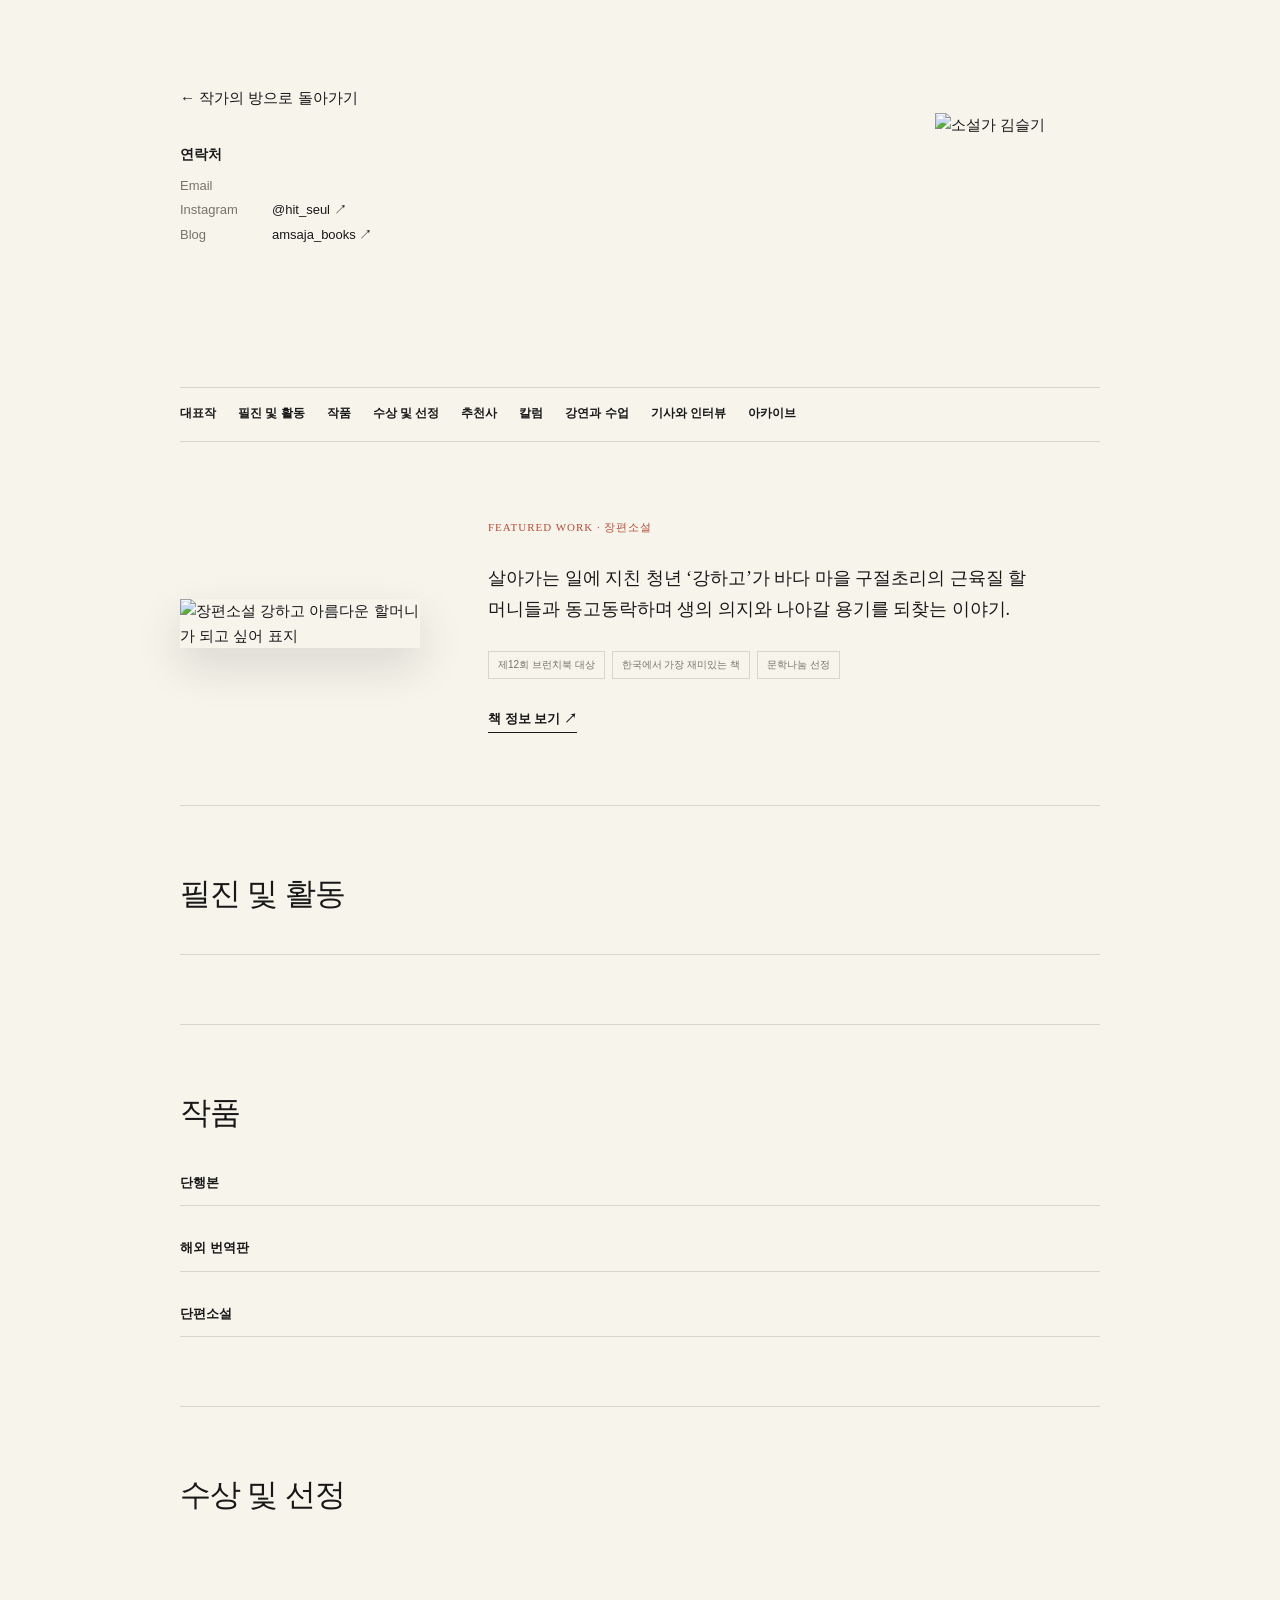
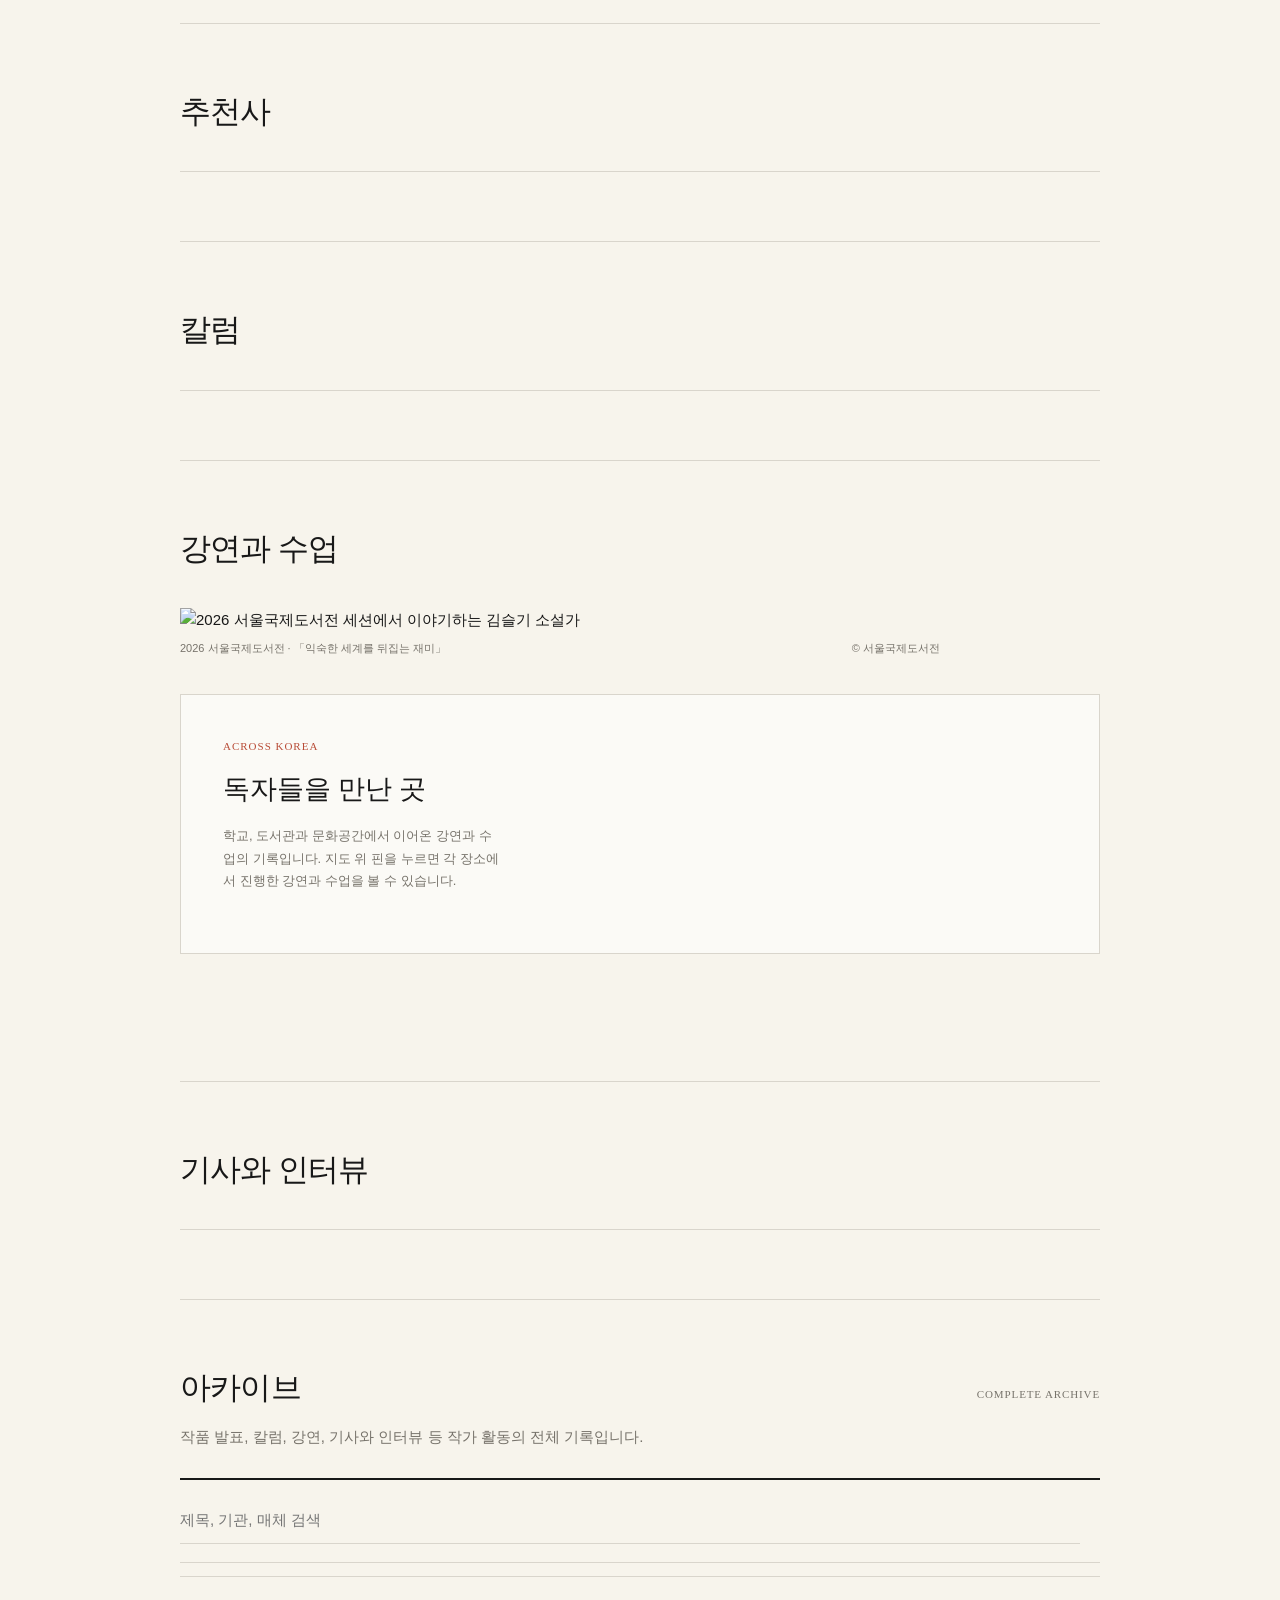
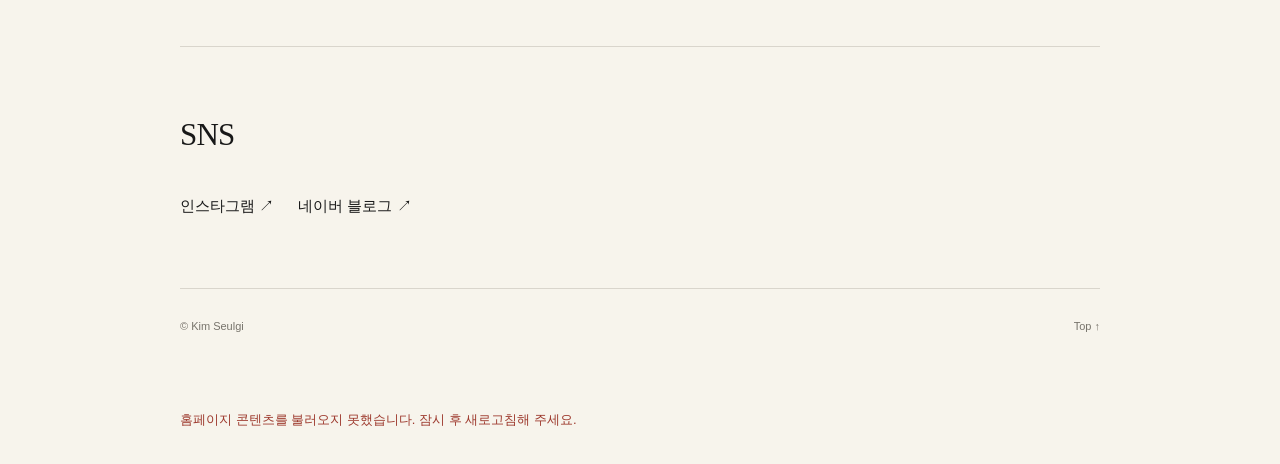
==== archive.html @ 2fae243a "Create complete searchable writer archive" ====
<!doctype html>
<html lang="ko">
<head>
  <meta charset="utf-8">
  <meta name="viewport" content="width=device-width,initial-scale=1">
  <meta name="description" content="소설가 김슬기 공식 홈페이지. 작품, 수상·선정, 번역, 칼럼, 강연, 기사와 인터뷰 아카이브.">
  <title>기록 보관소 | 김슬기</title>
  <link rel="stylesheet" href="assets/style.css?v=2026091516">
  <link rel="icon" href="assets/favicon.svg" type="image/svg+xml">
</head>
<body>
  <main class="site archive-site">
    <a class="archive-home-link" href="index.html">← 작가의 방으로 돌아가기</a>
    <header class="profile archive-profile" id="top">
      <div class="profile-copy">
        <h1 id="name"></h1>
        <p class="role" id="roles"></p>
        <p class="summary" id="summary"></p>
        <p class="focus" id="focus"></p>
        <p class="location" id="location"></p>

        <div class="contact-top">
          <h2>연락처</h2>
          <p><span>Email</span><span id="email"></span></p>
          <p><span>Instagram</span><a id="instagram" target="_blank" rel="noopener">@hit_seul ↗</a></p>
          <p><span>Blog</span><a id="blog" target="_blank" rel="noopener">amsaja_books ↗</a></p>
        </div>
      </div>
      <figure class="profile-photo"><img src="assets/images/profile.jpg" alt="소설가 김슬기"></figure>
    </header>

    <nav class="section-nav" aria-label="페이지 목차">
      <a href="#featured">대표작</a>
      <a href="#selected">필진 및 활동</a>
      <a href="#work">작품</a>
      <a href="#awards">수상 및 선정</a>
            <a href="#blurbs">추천사</a>
      <a href="#column">칼럼</a>
      <a href="#talks">강연과 수업</a>
      <a href="#press">기사와 인터뷰</a>
      <a href="#archive">아카이브</a>
    </nav>

    <section id="featured" class="featured-work">
      <figure class="featured-cover">
        <img src="assets/images/book-grandmother.jpg" alt="장편소설 강하고 아름다운 할머니가 되고 싶어 표지">
      </figure>
      <div class="featured-copy">
        <span class="eyebrow">Featured Work · 장편소설</span>
        <h2 id="featured-title"></h2>
        <p id="featured-meta" class="featured-meta"></p>
        <p class="featured-note">살아가는 일에 지친 청년 ‘강하고’가 바다 마을 구절초리의 근육질 할머니들과 동고동락하며 생의 의지와 나아갈 용기를 되찾는 이야기.</p>
        <div class="featured-badges">
          <span>제12회 브런치북 대상</span>
          <span>한국에서 가장 재미있는 책</span>
          <span>문학나눔 선정</span>
        </div>
        <a id="featured-link" class="featured-link" target="_blank" rel="noopener">책 정보 보기 ↗</a>
      </div>
    </section>

    <section id="selected">
      <h2>필진 및 활동</h2>
      <div id="selected-list" class="rows"></div>
    </section>

    <section id="work">
      <h2>작품</h2>
      <h3>단행본</h3>
      <div id="books" class="rows"></div>
      <h3>해외 번역판</h3>
      <div id="translations-list" class="rows"></div>
      <h3>단편소설</h3>
      <div id="short-fiction" class="rows"></div>
    </section>

    <section id="awards">
      <h2>수상 및 선정</h2>
      <div id="awards-list" class="rows"></div>
    </section>
<section id="blurbs">
      <h2>추천사</h2>
      <div id="blurbs-list" class="rows"></div>
    </section>

    <section id="column">
      <h2>칼럼</h2>
      <div id="columns-list" class="rows"></div>
    </section>

    <section id="talks">
      <h2>강연과 수업</h2>
      <figure class="talk-photo">
        <img src="assets/images/seoul-bookfair-2026.jpg" alt="2026 서울국제도서전 세션에서 이야기하는 김슬기 소설가">
        <figcaption>2026 서울국제도서전 · 「익숙한 세계를 뒤집는 재미」 <span>© 서울국제도서전</span></figcaption>
      </figure>
      <div class="talk-map-block">
        <div class="talk-map-copy">
          <span class="eyebrow">Across Korea</span>
          <h3>독자들을 만난 곳</h3>
          <p>학교, 도서관과 문화공간에서 이어온 강연과 수업의 기록입니다. 지도 위 핀을 누르면 각 장소에서 진행한 강연과 수업을 볼 수 있습니다.</p>
          <div id="talk-map-legend" class="talk-map-legend"></div>
        </div>
        <div id="talk-map" class="talk-map" aria-label="지역별 강연 활동 지도"></div>
      </div>
      <div id="talks-list"></div>
    </section>

    <section id="press">
      <h2>기사와 인터뷰</h2>
      <div id="press-list" class="rows press-rows"></div>
    </section>

    <section id="archive" class="archive-section">
      <div class="section-heading">
        <h2>아카이브</h2>
        <span>Complete Archive</span>
      </div>
      <p class="archive-intro">작품 발표, 칼럼, 강연, 기사와 인터뷰 등 작가 활동의 전체 기록입니다.</p>
      <div class="archive-tools">
        <label class="archive-search">
          <span class="sr-only">아카이브 검색</span>
          <input id="archive-query" type="search" placeholder="제목, 기관, 매체 검색" autocomplete="off">
        </label>
        <div id="archive-filters" class="archive-filters" aria-label="분야 선택"></div>
      </div>
      <p id="archive-status" class="archive-status" aria-live="polite"></p>
      <div id="archive-list" class="archive-list"></div>
    </section>

    <section id="social">
      <h2>SNS</h2>
      <p class="social-links"><a id="social-instagram" target="_blank" rel="noopener">인스타그램 ↗</a><a id="social-blog" target="_blank" rel="noopener">네이버 블로그 ↗</a></p>
    </section>

    <footer>
      <span>© Kim Seulgi</span>
      <span id="updated"></span>
      <a href="#top">Top ↑</a>
    </footer>
  </main>
  <script src="assets/app.js?v=2026091516"></script>
</body>
</html>
---- assets/style.css ----
:root{
  --bg:#f7f4ec;
  --paper:#fbfaf6;
  --ink:#181818;
  --muted:#77736b;
  --line:#d9d5cc;
  --accent:#b84b36;
  --max:920px;
}
*{box-sizing:border-box}
html{scroll-behavior:smooth}
body{
  margin:0;
  background:var(--bg);
  color:var(--ink);
  font-family:-apple-system,BlinkMacSystemFont,"Pretendard","Noto Sans KR","Apple SD Gothic Neo",Arial,sans-serif;
  font-size:15px;
  line-height:1.65;
}
a{color:inherit;text-decoration:none}
a:hover{text-decoration:underline;text-underline-offset:3px}
.site{
  width:min(calc(100% - 48px),var(--max));
  margin:0 auto;
  padding:86px 0 40px;
}
.profile{
  display:grid;
  grid-template-columns:minmax(0,1fr) 165px;
  gap:70px;
  align-items:start;
  padding-bottom:68px;
}
.profile h1{
  margin:0 0 4px;
  font-family:Georgia,"Noto Serif KR",serif;
  font-size:48px;
  line-height:1.12;
  font-weight:500;
  letter-spacing:-.035em;
}
.role{margin:0 0 20px;font-size:16px}
.summary{
  max-width:650px;
  margin:0 0 11px;
  font-family:Georgia,"Noto Serif KR",serif;
  font-size:19px;
  line-height:1.65;
}
.focus,.location{max-width:650px;color:var(--muted);margin:0 0 10px}
.profile-photo{margin:2px 0 0}
.profile-photo img{display:block;width:100%;aspect-ratio:4/5;object-fit:cover}
.contact-top{margin-top:32px}
.contact-top h2{
  margin:0 0 9px;
  font-size:14px;
  font-weight:700;
}
.contact-top p{
  display:grid;
  grid-template-columns:92px 1fr;
  margin:3px 0;
  font-size:13px;
}
.contact-top p span:first-child{color:var(--muted)}
.section-nav{
  display:flex;
  flex-wrap:wrap;
  gap:8px 22px;
  padding:16px 0 17px;
  border-top:1px solid var(--line);
  border-bottom:1px solid var(--line);
  font-size:12px;
  font-weight:650;
}
section{
  padding:62px 0 69px;
  border-bottom:1px solid var(--line);
}
section>h2{
  margin:0 0 34px;
  font-family:Georgia,"Noto Serif KR",serif;
  font-size:31px;
  font-weight:500;
  letter-spacing:-.025em;
}
section>h3,.talk-group h3{
  margin:31px 0 12px;
  font-size:13px;
  font-weight:700;
}
section>h2+h3{margin-top:0}
.rows{border-top:1px solid var(--line)}
.row{
  display:grid;
  grid-template-columns:78px minmax(0,1fr) 190px;
  gap:22px;
  padding:12px 0;
  border-bottom:1px solid var(--line);
  align-items:baseline;
}
.row .year{font-family:Georgia,serif;color:var(--muted);font-size:13px}
.row .main{min-width:0}
.row .title{font-weight:600}
.row .sub{display:block;margin-top:2px;color:var(--muted);font-size:12px}
.row .right{justify-self:end;text-align:right;color:var(--muted);font-size:12px}
.row.linked .title:after{content:" ↗";font-weight:400;color:var(--accent)}
.talk-photo{width:min(100%,760px);margin:0 0 36px}
.talk-photo img{display:block;width:100%;height:auto}
.talk-photo figcaption{
  display:flex;
  justify-content:space-between;
  gap:20px;
  margin-top:7px;
  color:var(--muted);
  font-size:11px;
}
.talk-group{margin-top:34px}
.talk-group:first-child{margin-top:0}
.talk-list{border-top:1px solid var(--line)}
.talk-item{
  display:grid;
  grid-template-columns:220px minmax(0,1fr) 58px;
  gap:22px;
  padding:11px 0;
  border-bottom:1px solid var(--line);
  align-items:baseline;
}
.talk-place{font-weight:600}
.talk-title{color:#373532}
.talk-detail{justify-self:end;color:var(--muted);font-size:11px}
.social-links{display:flex;gap:24px;margin:0}
footer{
  display:grid;
  grid-template-columns:1fr auto auto;
  gap:25px;
  padding:28px 0 0;
  color:var(--muted);
  font-size:11px;
}
@media(max-width:700px){
  .site{width:min(calc(100% - 34px),var(--max));padding-top:46px}
  .profile{grid-template-columns:1fr;gap:26px;padding-bottom:46px}
  .profile-photo{grid-row:1;width:92px;margin-left:auto}
  .profile-photo img{aspect-ratio:1/1;border-radius:50%}
  .profile h1{font-size:40px}
  .summary{font-size:17px}
  .section-nav{gap:8px 16px}
  section{padding:48px 0 54px}
  section>h2{font-size:27px;margin-bottom:25px}
  .row{grid-template-columns:52px minmax(0,1fr) 22px;gap:10px}
  .row .right{font-size:0}
  .row.linked .right:after{content:"↗";font-size:14px;color:var(--accent)}
  .row:not(.linked) .right{display:none}
  .talk-photo figcaption{display:block}
  .talk-photo figcaption span{display:block;margin-top:2px}
  .talk-item{grid-template-columns:1fr 40px;gap:2px 10px}
  .talk-place{grid-column:1}
  .talk-title{grid-column:1;color:var(--muted);font-size:13px}
  .talk-detail{grid-column:2;grid-row:1/3;align-self:center}
  footer{grid-template-columns:1fr auto}
  footer span:nth-child(2){grid-column:1;grid-row:2}
}


/* v1.1 additions */
.ko-label{
  font-family:-apple-system,BlinkMacSystemFont,"Pretendard","Noto Sans KR",sans-serif;
  font-size:.52em;
  font-weight:500;
  color:var(--muted);
  vertical-align:middle;
}


.talk-year{
  display:inline-block;
  margin-right:8px;
  color:var(--muted);
  font-family:Georgia,serif;
  font-size:11px;
  font-style:normal;
  font-weight:400;
}


/* final data-split edition */
.summary{
  font-size:clamp(20px,2.45vw,28px);
  line-height:1.55;
  max-width:690px;
  margin-bottom:20px;
}
.focus{
  max-width:690px;
  font-size:14px;
  line-height:1.7;
}
.data-error{
  width:min(calc(100% - 48px),920px);
  margin:20px auto;
  padding:14px 0;
  color:#9d392d;
  font-size:13px;
}


/* Recent news */
.news-section{
  padding-top:42px;
}
.section-heading{
  display:flex;
  align-items:baseline;
  justify-content:space-between;
  gap:24px;
  margin-bottom:25px;
}
.section-heading h2{
  margin:0;
  font-family:Georgia,"Noto Serif KR",serif;
  font-size:31px;
  font-weight:500;
  letter-spacing:-.025em;
}
.section-heading>span{
  color:var(--muted);
  font-family:Georgia,serif;
  font-size:11px;
  letter-spacing:.08em;
  text-transform:uppercase;
}
.news-list{
  border-top:2px solid var(--ink);
}
.news-item{
  display:grid;
  grid-template-columns:92px 52px minmax(0,1fr);
  gap:18px;
  align-items:baseline;
  padding:16px 0;
  border-bottom:1px solid var(--line);
}
.news-item time{
  color:var(--muted);
  font-family:Georgia,serif;
  font-size:12px;
}
.news-category{
  color:var(--accent);
  font-size:11px;
  font-weight:700;
}
.news-copy strong{
  display:block;
  font-size:15px;
  font-weight:600;
}
.news-copy small{
  display:block;
  margin-top:3px;
  color:var(--muted);
  font-size:12px;
}
@media(max-width:700px){
  .news-section{padding-top:34px}
  .section-heading h2{font-size:27px}
  .news-item{
    grid-template-columns:80px minmax(0,1fr);
    gap:2px 12px;
  }
  .news-category{grid-column:1}
  .news-copy{grid-column:2;grid-row:1/3}
}


/* Editorial feature */
.featured-work{
  display:grid;
  grid-template-columns:240px minmax(0,1fr);
  gap:68px;
  align-items:center;
  padding:72px 0;
}
.featured-cover{margin:0}
.featured-cover img{
  display:block;
  width:100%;
  height:auto;
  box-shadow:0 18px 45px rgba(24,24,24,.13);
}
.featured-copy{max-width:540px}
.eyebrow{
  color:var(--accent);
  font-family:Georgia,serif;
  font-size:11px;
  letter-spacing:.09em;
  text-transform:uppercase;
}
.featured-copy h2{
  margin:13px 0 7px;
  font-family:Georgia,"Noto Serif KR",serif;
  font-size:clamp(31px,4.2vw,48px);
  line-height:1.28;
  font-weight:500;
  letter-spacing:-.04em;
}
.featured-meta{margin:0 0 24px;color:var(--muted);font-size:12px}
.featured-note{
  margin:0 0 25px;
  font-family:Georgia,"Noto Serif KR",serif;
  font-size:18px;
  line-height:1.75;
}
.featured-badges{display:flex;flex-wrap:wrap;gap:7px;margin-bottom:27px}
.featured-badges span{
  padding:5px 9px;
  border:1px solid var(--line);
  color:var(--muted);
  font-size:10px;
}
.featured-link{
  display:inline-block;
  padding-bottom:3px;
  border-bottom:1px solid var(--ink);
  font-size:13px;
  font-weight:700;
}

/* Searchable archive */
.archive-intro{max-width:620px;margin:-13px 0 28px;color:var(--muted)}
.archive-tools{
  display:grid;
  grid-template-columns:minmax(220px,1fr) auto;
  gap:20px;
  align-items:center;
  padding:18px 0;
  border-top:2px solid var(--ink);
  border-bottom:1px solid var(--line);
}
.archive-search input{
  width:100%;
  padding:10px 0;
  border:0;
  border-bottom:1px solid var(--line);
  border-radius:0;
  outline:none;
  background:transparent;
  color:var(--ink);
  font:inherit;
}
.archive-search input:focus{border-color:var(--ink)}
.archive-filters{display:flex;flex-wrap:wrap;justify-content:flex-end;gap:6px}
.archive-filters button{
  padding:6px 9px;
  border:1px solid var(--line);
  background:transparent;
  color:var(--muted);
  cursor:pointer;
  font:inherit;
  font-size:10px;
}
.archive-filters button:hover,
.archive-filters button.active{
  border-color:var(--ink);
  background:var(--ink);
  color:var(--paper);
}
.archive-status{margin:13px 0 5px;color:var(--muted);font-size:11px}
.archive-list{border-top:1px solid var(--line)}
.archive-item{
  display:grid;
  grid-template-columns:90px 82px minmax(0,1fr) 48px;
  gap:16px;
  align-items:baseline;
  padding:13px 0;
  border-bottom:1px solid var(--line);
}
.archive-item time{color:var(--muted);font-family:Georgia,serif;font-size:11px}
.archive-category{color:var(--accent);font-size:10px;font-weight:700}
.archive-main strong{display:block;font-size:13px;font-weight:600}
.archive-main small{display:block;margin-top:2px;color:var(--muted);font-size:11px}
.archive-action{justify-self:end;color:var(--muted);font-size:10px}
.archive-empty{padding:28px 0;color:var(--muted);font-size:13px}
.sr-only{
  position:absolute;
  width:1px;height:1px;
  padding:0;margin:-1px;
  overflow:hidden;
  clip:rect(0,0,0,0);
  white-space:nowrap;border:0;
}
@media(max-width:700px){
  .featured-work{grid-template-columns:112px minmax(0,1fr);gap:24px;padding:52px 0}
  .featured-copy h2{font-size:27px}
  .featured-note{font-size:14px;margin-bottom:18px}
  .featured-badges{display:none}
  .archive-tools{grid-template-columns:1fr;gap:12px}
  .archive-filters{justify-content:flex-start}
  .archive-item{grid-template-columns:68px minmax(0,1fr) 20px;gap:3px 10px}
  .archive-category{grid-column:1}
  .archive-main{grid-column:2;grid-row:1/3}
  .archive-action{grid-column:3;grid-row:1/3;align-self:center;font-size:0}
  .archive-action:not(:empty):after{content:"↗";font-size:13px}
}


/* Lecture activity map */
.talk-map-block{
  display:grid;
  grid-template-columns:minmax(0,1fr) 330px;
  gap:54px;
  align-items:center;
  margin:10px 0 58px;
  padding:38px 42px;
  background:var(--paper);
  border:1px solid var(--line);
}
.talk-map-copy h3{
  margin:10px 0 13px;
  font-family:Georgia,"Noto Serif KR",serif;
  font-size:27px;
  font-weight:500;
}
.talk-map-copy p{margin:0;color:var(--muted);font-size:13px;line-height:1.75}
.talk-map-legend{display:flex;flex-wrap:wrap;gap:8px 15px;margin-top:22px;color:var(--muted);font-size:11px}
.talk-map-legend strong{color:var(--ink);font-weight:700}
.talk-map svg{display:block;width:100%;height:auto}
.korea-shape{fill:var(--bg);stroke:var(--line);stroke-width:2}
.map-pin circle{fill:var(--accent)}
.map-count{fill:#fff;font-family:Georgia,serif;font-size:13px;font-weight:700}
.map-label{fill:var(--ink);font-size:11px;font-weight:700}

/* Achievement groups */
#awards-list{border-top:0}
.achievement-group{margin-top:36px}
.achievement-group:first-child{margin-top:0}
.achievement-group>h3{
  margin:0 0 12px;
  font-size:13px;
  font-weight:700;
}
@media(max-width:700px){
  .talk-map-block{grid-template-columns:1fr 190px;gap:18px;padding:24px 20px;margin-bottom:42px}
  .talk-map-copy h3{font-size:21px}
  .talk-map-copy p{font-size:11px}
  .talk-map-legend{gap:5px 10px;margin-top:14px}
}
@media(max-width:480px){
  .talk-map-block{grid-template-columns:1fr}
  .talk-map{width:210px;margin:0 auto}
}


/* Detailed interactive lecture map */
.talk-map-block{
  grid-template-columns:minmax(220px,.72fr) minmax(430px,1.28fr);
  overflow:hidden;
}
.talk-map{min-width:0}
.map-stage{position:relative;width:100%}
.map-stage svg{display:block;width:100%;height:auto;overflow:visible}
.map-stage .korea-shape{
  fill:#ece7dc;
  stroke:#bab3a6;
  stroke-width:2;
  vector-effect:non-scaling-stroke;
}
.map-stage .jeju{stroke-width:1.5}
.venue-pin{cursor:pointer;outline:none}
.pin-leader{
  stroke:#b6afa3;
  stroke-width:1;
  stroke-dasharray:2 3;
  vector-effect:non-scaling-stroke;
}
.pin-anchor{fill:#a8a095}
.pin-shape{fill:var(--accent);filter:drop-shadow(0 2px 2px rgba(24,24,24,.18))}
.pin-hole{fill:var(--paper);pointer-events:none}
.venue-label{
  fill:var(--ink);
  font-family:-apple-system,BlinkMacSystemFont,"Pretendard","Noto Sans KR",sans-serif;
  font-size:10px;
  font-weight:650;
  paint-order:stroke;
  stroke:var(--paper);
  stroke-width:4px;
  stroke-linejoin:round;
}
.venue-pin:hover .pin-shape,
.venue-pin:focus .pin-shape,
.venue-pin.active .pin-shape{fill:var(--ink)}
.venue-pin:hover .venue-label,
.venue-pin:focus .venue-label,
.venue-pin.active .venue-label{fill:var(--accent)}
.map-popup{
  position:absolute;
  right:8px;
  bottom:8px;
  width:min(310px,calc(100% - 16px));
  padding:18px 42px 18px 19px;
  background:rgba(24,24,24,.96);
  color:#fff;
  box-shadow:0 14px 40px rgba(24,24,24,.22);
}
.map-popup[hidden]{display:none}
.map-popup-city{display:block;margin-bottom:4px;color:#d59787;font-size:10px;font-weight:700}
.map-popup>strong{display:block;font-family:Georgia,"Noto Serif KR",serif;font-size:17px;font-weight:500}
.map-popup ul{margin:12px 0 0;padding-left:17px}
.map-popup li{margin-top:6px;font-size:11px;line-height:1.5}
.map-popup li small{color:#bbb4aa;font-size:10px}
.map-popup-close{
  position:absolute;
  top:7px;
  right:9px;
  padding:2px 7px;
  border:0;
  background:transparent;
  color:#fff;
  cursor:pointer;
  font-size:20px;
}
@media(max-width:760px){
  .talk-map-block{grid-template-columns:1fr;padding:26px 18px}
  .talk-map{max-width:580px;margin:4px auto 0}
}


/* Refined archival map markers */
.pin-hit{fill:transparent}
.pin-marker{
  fill:var(--paper);
  stroke:var(--accent);
  stroke-width:2;
  vector-effect:non-scaling-stroke;
}
.pin-number{
  fill:var(--accent);
  font-family:Georgia,serif;
  font-size:10px;
  font-weight:700;
  pointer-events:none;
}
.venue-pin:hover .pin-marker,
.venue-pin:focus .pin-marker,
.venue-pin.active .pin-marker{
  fill:var(--ink);
  stroke:var(--ink);
}
.venue-pin:hover .pin-number,
.venue-pin:focus .pin-number,
.venue-pin.active .pin-number{fill:#fff}
.talk-map-legend{
  display:block;
  margin-top:22px;
}
.venue-index-count{
  display:block;
  margin-bottom:12px;
  color:var(--muted);
  font-size:11px;
}
.venue-index{
  display:grid;
  grid-template-columns:1fr 1fr;
  gap:3px 12px;
}
.venue-index button{
  display:grid;
  grid-template-columns:20px minmax(0,1fr);
  gap:6px;
  align-items:center;
  padding:4px 0;
  border:0;
  background:transparent;
  color:var(--muted);
  cursor:pointer;
  text-align:left;
  font:inherit;
  font-size:10px;
}
.venue-index button em{
  display:grid;
  place-items:center;
  width:18px;
  height:18px;
  border:1px solid var(--line);
  border-radius:50%;
  color:var(--accent);
  font-family:Georgia,serif;
  font-size:9px;
  font-style:normal;
}
.venue-index button:hover,
.venue-index button.active{color:var(--ink)}
.venue-index button:hover em,
.venue-index button.active em{
  border-color:var(--ink);
  background:var(--ink);
  color:#fff;
}
@media(max-width:760px){
  .talk-map-block{display:block}
  .talk-map-copy{margin-bottom:18px}
  .talk-map-copy>p{max-width:440px}
  .venue-index{grid-template-columns:1fr 1fr}
  .talk-map{width:100%;max-width:470px}
  .map-stage svg{max-height:520px}
  .venue-label{display:none}
  .map-popup{
    position:relative;
    right:auto;
    bottom:auto;
    width:100%;
    margin-top:10px;
    box-shadow:none;
  }
}
@media(max-width:420px){
  .venue-index{grid-template-columns:1fr}
  .map-stage svg{max-height:440px}
}
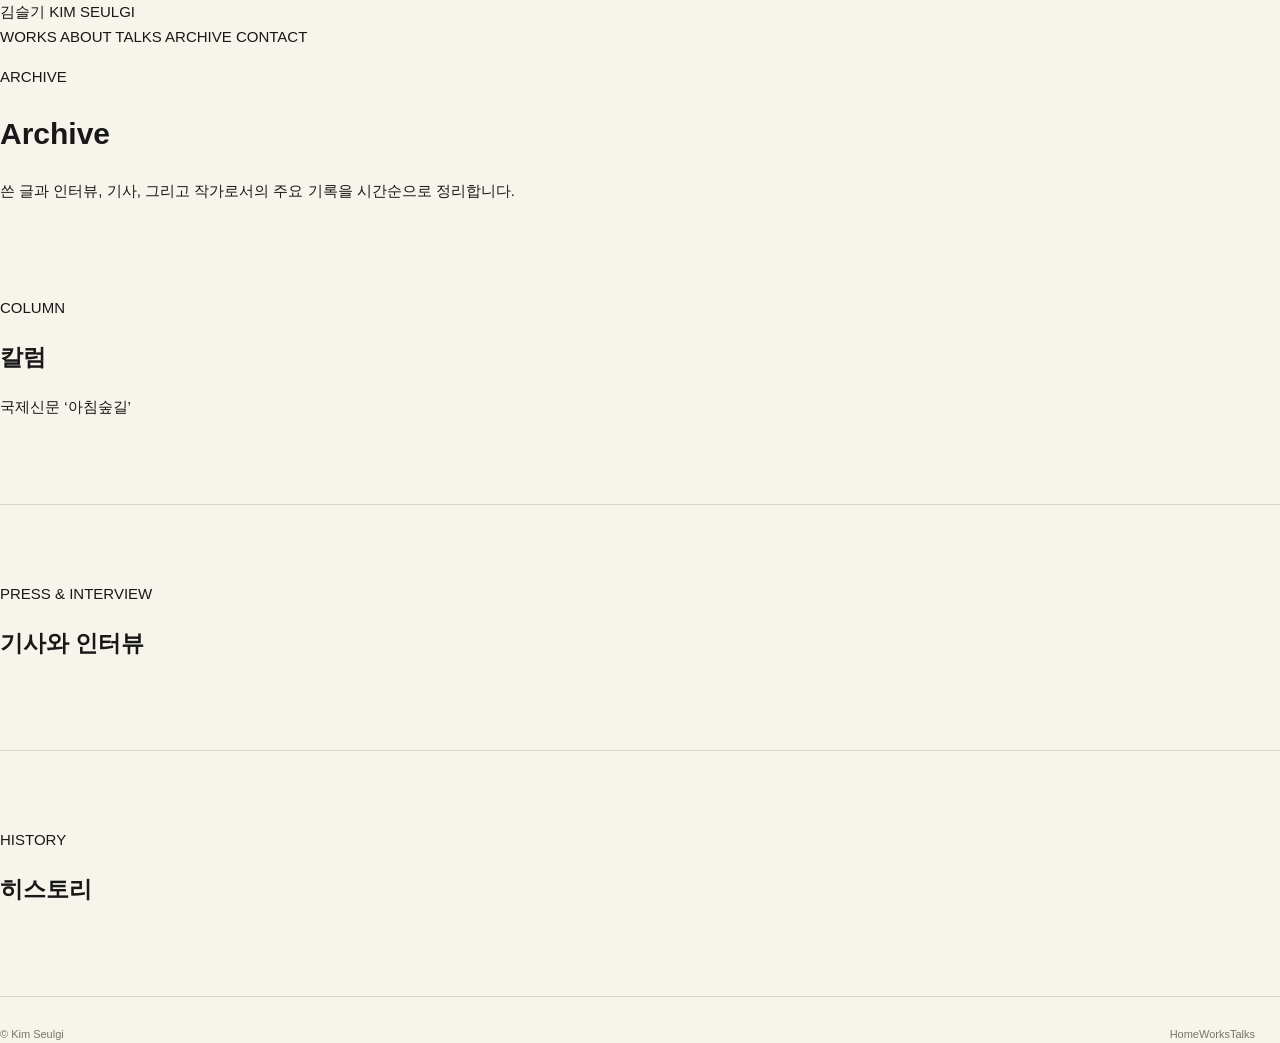
==== commit a32c776a: "Restore pre-character homepage" ====
--- a/archive.html
+++ b/archive.html
@@ -1,144 +1,69 @@
 <!doctype html>
 <html lang="ko">
 <head>
-  <meta charset="utf-8">
-  <meta name="viewport" content="width=device-width,initial-scale=1">
-  <meta name="description" content="소설가 김슬기 공식 홈페이지. 작품, 수상·선정, 번역, 칼럼, 강연, 기사와 인터뷰 아카이브.">
-  <title>기록 보관소 | 김슬기</title>
-  <link rel="stylesheet" href="assets/style.css?v=2026091516">
-  <link rel="icon" href="assets/favicon.svg" type="image/svg+xml">
+<meta charset="utf-8">
+<meta name="viewport" content="width=device-width,initial-scale=1">
+<meta name="description" content="김슬기 소설가의 칼럼, 기사·인터뷰와 주요 활동 기록.">
+<meta property="og:type" content="website">
+<meta property="og:title" content="아카이브 | 김슬기">
+<meta property="og:description" content="김슬기가 쓴 칼럼과 외부 미디어 기록, 주요 활동 히스토리.">
+<meta property="og:url" content="https://amsaja.kr/archive.html">
+<meta property="og:image" content="https://amsaja.kr/assets/images/og-image.jpg">
+<meta name="twitter:card" content="summary_large_image">
+<link rel="canonical" href="https://amsaja.kr/archive.html">
+<link rel="icon" href="assets/favicon.svg" type="image/svg+xml">
+<link rel="stylesheet" href="assets/style.css">
+<title>아카이브 | 김슬기</title>
 </head>
-<body>
-  <main class="site archive-site">
-    <a class="archive-home-link" href="index.html">← 작가의 방으로 돌아가기</a>
-    <header class="profile archive-profile" id="top">
-      <div class="profile-copy">
-        <h1 id="name"></h1>
-        <p class="role" id="roles"></p>
-        <p class="summary" id="summary"></p>
-        <p class="focus" id="focus"></p>
-        <p class="location" id="location"></p>
+<body class="archive-linear-page">
+<header class="site-header">
+  <a class="brand" href="index.html">김슬기 <span>KIM SEULGI</span></a>
+  <nav>
+    <a href="works.html">WORKS</a>
+    <a href="index.html#about">ABOUT</a>
+    <a href="talks.html">TALKS</a>
+    <a class="active" href="archive.html">ARCHIVE</a>
+    <a class="contact-link" href="index.html#contact">CONTACT</a>
+  </nav>
+</header>
 
-        <div class="contact-top">
-          <h2>연락처</h2>
-          <p><span>Email</span><span id="email"></span></p>
-          <p><span>Instagram</span><a id="instagram" target="_blank" rel="noopener">@hit_seul ↗</a></p>
-          <p><span>Blog</span><a id="blog" target="_blank" rel="noopener">amsaja_books ↗</a></p>
-        </div>
-      </div>
-      <figure class="profile-photo"><img src="assets/images/profile.jpg" alt="소설가 김슬기"></figure>
-    </header>
+<main class="linear-page">
+  <header class="linear-intro">
+    <p class="section-label">ARCHIVE</p>
+    <h1>Archive</h1>
+    <p>쓴 글과 인터뷰, 기사, 그리고 작가로서의 주요 기록을 시간순으로 정리합니다.</p>
+  </header>
 
-    <nav class="section-nav" aria-label="페이지 목차">
-      <a href="#featured">대표작</a>
-      <a href="#selected">필진 및 활동</a>
-      <a href="#work">작품</a>
-      <a href="#awards">수상 및 선정</a>
-            <a href="#blurbs">추천사</a>
-      <a href="#column">칼럼</a>
-      <a href="#talks">강연과 수업</a>
-      <a href="#press">기사와 인터뷰</a>
-      <a href="#archive">아카이브</a>
-    </nav>
+  <section id="columns" class="linear-section">
+    <div class="linear-section-title">
+      <p class="section-label">COLUMN</p>
+      <h2>칼럼</h2>
+      <p>국제신문 ‘아침숲길’</p>
+    </div>
+    <div id="column-list" class="linear-list"></div>
+  </section>
 
-    <section id="featured" class="featured-work">
-      <figure class="featured-cover">
-        <img src="assets/images/book-grandmother.jpg" alt="장편소설 강하고 아름다운 할머니가 되고 싶어 표지">
-      </figure>
-      <div class="featured-copy">
-        <span class="eyebrow">Featured Work · 장편소설</span>
-        <h2 id="featured-title"></h2>
-        <p id="featured-meta" class="featured-meta"></p>
-        <p class="featured-note">살아가는 일에 지친 청년 ‘강하고’가 바다 마을 구절초리의 근육질 할머니들과 동고동락하며 생의 의지와 나아갈 용기를 되찾는 이야기.</p>
-        <div class="featured-badges">
-          <span>제12회 브런치북 대상</span>
-          <span>한국에서 가장 재미있는 책</span>
-          <span>문학나눔 선정</span>
-        </div>
-        <a id="featured-link" class="featured-link" target="_blank" rel="noopener">책 정보 보기 ↗</a>
-      </div>
-    </section>
+  <section id="press" class="linear-section">
+    <div class="linear-section-title">
+      <p class="section-label">PRESS & INTERVIEW</p>
+      <h2>기사와 인터뷰</h2>
+    </div>
+    <div id="media-list" class="linear-list"></div>
+  </section>
 
-    <section id="selected">
-      <h2>필진 및 활동</h2>
-      <div id="selected-list" class="rows"></div>
-    </section>
+  <section id="history" class="linear-section history-linear">
+    <div class="linear-section-title">
+      <p class="section-label">HISTORY</p>
+      <h2>히스토리</h2>
+    </div>
+    <div id="history-list" class="linear-history"></div>
+  </section>
+</main>
 
-    <section id="work">
-      <h2>작품</h2>
-      <h3>단행본</h3>
-      <div id="books" class="rows"></div>
-      <h3>해외 번역판</h3>
-      <div id="translations-list" class="rows"></div>
-      <h3>단편소설</h3>
-      <div id="short-fiction" class="rows"></div>
-    </section>
-
-    <section id="awards">
-      <h2>수상 및 선정</h2>
-      <div id="awards-list" class="rows"></div>
-    </section>
-<section id="blurbs">
-      <h2>추천사</h2>
-      <div id="blurbs-list" class="rows"></div>
-    </section>
-
-    <section id="column">
-      <h2>칼럼</h2>
-      <div id="columns-list" class="rows"></div>
-    </section>
-
-    <section id="talks">
-      <h2>강연과 수업</h2>
-      <figure class="talk-photo">
-        <img src="assets/images/seoul-bookfair-2026.jpg" alt="2026 서울국제도서전 세션에서 이야기하는 김슬기 소설가">
-        <figcaption>2026 서울국제도서전 · 「익숙한 세계를 뒤집는 재미」 <span>© 서울국제도서전</span></figcaption>
-      </figure>
-      <div class="talk-map-block">
-        <div class="talk-map-copy">
-          <span class="eyebrow">Across Korea</span>
-          <h3>독자들을 만난 곳</h3>
-          <p>학교, 도서관과 문화공간에서 이어온 강연과 수업의 기록입니다. 지도 위 핀을 누르면 각 장소에서 진행한 강연과 수업을 볼 수 있습니다.</p>
-          <div id="talk-map-legend" class="talk-map-legend"></div>
-        </div>
-        <div id="talk-map" class="talk-map" aria-label="지역별 강연 활동 지도"></div>
-      </div>
-      <div id="talks-list"></div>
-    </section>
-
-    <section id="press">
-      <h2>기사와 인터뷰</h2>
-      <div id="press-list" class="rows press-rows"></div>
-    </section>
-
-    <section id="archive" class="archive-section">
-      <div class="section-heading">
-        <h2>아카이브</h2>
-        <span>Complete Archive</span>
-      </div>
-      <p class="archive-intro">작품 발표, 칼럼, 강연, 기사와 인터뷰 등 작가 활동의 전체 기록입니다.</p>
-      <div class="archive-tools">
-        <label class="archive-search">
-          <span class="sr-only">아카이브 검색</span>
-          <input id="archive-query" type="search" placeholder="제목, 기관, 매체 검색" autocomplete="off">
-        </label>
-        <div id="archive-filters" class="archive-filters" aria-label="분야 선택"></div>
-      </div>
-      <p id="archive-status" class="archive-status" aria-live="polite"></p>
-      <div id="archive-list" class="archive-list"></div>
-    </section>
-
-    <section id="social">
-      <h2>SNS</h2>
-      <p class="social-links"><a id="social-instagram" target="_blank" rel="noopener">인스타그램 ↗</a><a id="social-blog" target="_blank" rel="noopener">네이버 블로그 ↗</a></p>
-    </section>
-
-    <footer>
-      <span>© Kim Seulgi</span>
-      <span id="updated"></span>
-      <a href="#top">Top ↑</a>
-    </footer>
-  </main>
-  <script src="assets/app.js?v=2026091516"></script>
+<footer>
+  <div>© Kim Seulgi</div>
+  <div><a href="index.html">Home</a><a href="works.html">Works</a><a href="talks.html">Talks</a></div>
+</footer>
+<script src="assets/archive-linear.js"></script>
 </body>
-</html>
+</html>
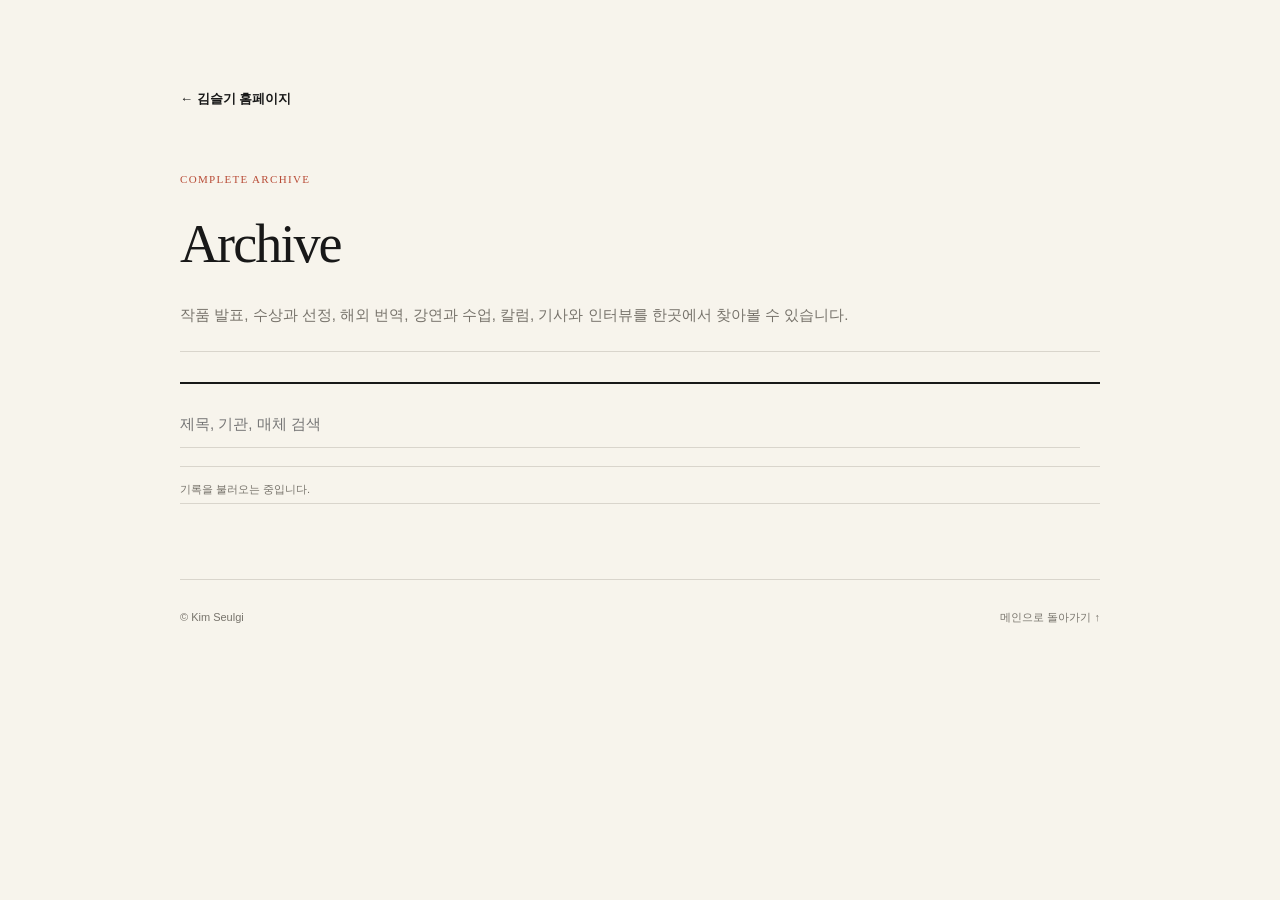
==== commit 413a0d7d: "Simplify homepage and link to searchable activity archive" ====
--- a/archive.html
+++ b/archive.html
@@ -1,69 +1,42 @@
 <!doctype html>
 <html lang="ko">
 <head>
-<meta charset="utf-8">
-<meta name="viewport" content="width=device-width,initial-scale=1">
-<meta name="description" content="김슬기 소설가의 칼럼, 기사·인터뷰와 주요 활동 기록.">
-<meta property="og:type" content="website">
-<meta property="og:title" content="아카이브 | 김슬기">
-<meta property="og:description" content="김슬기가 쓴 칼럼과 외부 미디어 기록, 주요 활동 히스토리.">
-<meta property="og:url" content="https://amsaja.kr/archive.html">
-<meta property="og:image" content="https://amsaja.kr/assets/images/og-image.jpg">
-<meta name="twitter:card" content="summary_large_image">
-<link rel="canonical" href="https://amsaja.kr/archive.html">
-<link rel="icon" href="assets/favicon.svg" type="image/svg+xml">
-<link rel="stylesheet" href="assets/style.css">
-<title>아카이브 | 김슬기</title>
+  <meta charset="utf-8">
+  <meta name="viewport" content="width=device-width,initial-scale=1">
+  <meta name="description" content="김슬기 소설가의 작품, 수상, 번역, 칼럼, 강연, 기사와 인터뷰 전체 활동 기록을 검색합니다.">
+  <meta property="og:type" content="website">
+  <meta property="og:title" content="아카이브 | 김슬기">
+  <meta property="og:description" content="김슬기 소설가의 작품과 활동을 연도 및 분야별로 검색할 수 있는 아카이브.">
+  <meta property="og:url" content="https://amsaja.github.io/amsaja06/archive.html">
+  <title>아카이브 | 김슬기</title>
+  <link rel="icon" href="assets/favicon.svg" type="image/svg+xml">
+  <link rel="stylesheet" href="assets/style.css?v=2026110401">
 </head>
-<body class="archive-linear-page">
-<header class="site-header">
-  <a class="brand" href="index.html">김슬기 <span>KIM SEULGI</span></a>
-  <nav>
-    <a href="works.html">WORKS</a>
-    <a href="index.html#about">ABOUT</a>
-    <a href="talks.html">TALKS</a>
-    <a class="active" href="archive.html">ARCHIVE</a>
-    <a class="contact-link" href="index.html#contact">CONTACT</a>
-  </nav>
-</header>
-
-<main class="linear-page">
-  <header class="linear-intro">
-    <p class="section-label">ARCHIVE</p>
-    <h1>Archive</h1>
-    <p>쓴 글과 인터뷰, 기사, 그리고 작가로서의 주요 기록을 시간순으로 정리합니다.</p>
-  </header>
-
-  <section id="columns" class="linear-section">
-    <div class="linear-section-title">
-      <p class="section-label">COLUMN</p>
-      <h2>칼럼</h2>
-      <p>국제신문 ‘아침숲길’</p>
-    </div>
-    <div id="column-list" class="linear-list"></div>
-  </section>
-
-  <section id="press" class="linear-section">
-    <div class="linear-section-title">
-      <p class="section-label">PRESS & INTERVIEW</p>
-      <h2>기사와 인터뷰</h2>
-    </div>
-    <div id="media-list" class="linear-list"></div>
-  </section>
-
-  <section id="history" class="linear-section history-linear">
-    <div class="linear-section-title">
-      <p class="section-label">HISTORY</p>
-      <h2>히스토리</h2>
-    </div>
-    <div id="history-list" class="linear-history"></div>
-  </section>
-</main>
-
-<footer>
-  <div>© Kim Seulgi</div>
-  <div><a href="index.html">Home</a><a href="works.html">Works</a><a href="talks.html">Talks</a></div>
-</footer>
-<script src="assets/archive-linear.js"></script>
+<body>
+  <main class="site archive-page">
+    <header class="archive-page-head">
+      <a class="archive-back" href="index.html">← 김슬기 홈페이지</a>
+      <p class="eyebrow">Complete Archive</p>
+      <h1>Archive</h1>
+      <p>작품 발표, 수상과 선정, 해외 번역, 강연과 수업, 칼럼, 기사와 인터뷰를 한곳에서 찾아볼 수 있습니다.</p>
+    </header>
+    <section id="archive" class="archive-section">
+      <div class="archive-tools">
+        <label class="archive-search">
+          <span class="sr-only">아카이브 검색</span>
+          <input id="archive-query" type="search" placeholder="제목, 기관, 매체 검색" autocomplete="off">
+        </label>
+        <div id="archive-filters" class="archive-filters" aria-label="분야 선택"></div>
+      </div>
+      <p id="archive-status" class="archive-status" aria-live="polite">기록을 불러오는 중입니다.</p>
+      <div id="archive-list" class="archive-list"></div>
+    </section>
+    <footer>
+      <span>© Kim Seulgi</span>
+      <span id="updated"></span>
+      <a href="index.html">메인으로 돌아가기 ↑</a>
+    </footer>
+  </main>
+  <script src="assets/archive.js?v=2026110401"></script>
 </body>
-</html>+</html>
--- a/assets/style.css
+++ b/assets/style.css
@@ -621,3 +621,481 @@
   .venue-index{grid-template-columns:1fr}
   .map-stage svg{max-height:440px}
 }
+
+
+/* Face guide quick navigation */
+.floating-guide{
+  position:fixed;
+  z-index:100;
+  right:max(24px,calc((100vw - var(--max))/2 - 118px));
+  bottom:28px;
+  display:flex;
+  flex-direction:column;
+  align-items:flex-end;
+  gap:10px;
+}
+.guide-toggle{
+  display:flex;
+  align-items:center;
+  gap:9px;
+  min-height:58px;
+  padding:5px 15px 5px 5px;
+  border:1px solid #c9c3b7;
+  border-radius:32px;
+  background:rgba(251,250,246,.96);
+  color:var(--ink);
+  box-shadow:0 8px 26px rgba(24,24,24,.13);
+  cursor:pointer;
+  font:inherit;
+  font-size:11px;
+  font-weight:700;
+  backdrop-filter:blur(8px);
+}
+.guide-toggle img{
+  display:block;
+  width:48px;
+  height:48px;
+  object-fit:cover;
+  border-radius:50%;
+  background:#eee8dc;
+}
+.guide-toggle:hover{border-color:var(--ink)}
+.guide-toggle:focus-visible,.guide-menu a:focus-visible,.guide-menu button:focus-visible{
+  outline:2px solid var(--accent);
+  outline-offset:3px;
+}
+.guide-tip{
+  max-width:210px;
+  margin:0 5px 0 0;
+  padding:9px 12px;
+  border:1px solid var(--line);
+  border-radius:14px 14px 3px 14px;
+  background:var(--paper);
+  box-shadow:0 7px 22px rgba(24,24,24,.09);
+  font-family:Georgia,"Noto Serif KR",serif;
+  font-size:11px;
+  line-height:1.45;
+  transition:opacity .25s ease,transform .25s ease;
+}
+.guide-tip.is-hidden{opacity:0;transform:translateY(5px);pointer-events:none}
+.guide-menu{
+  width:224px;
+  padding:14px;
+  border:1px solid #c9c3b7;
+  background:rgba(251,250,246,.98);
+  box-shadow:0 14px 42px rgba(24,24,24,.16);
+  backdrop-filter:blur(10px);
+}
+.guide-menu[hidden]{display:none}
+.guide-menu-head{
+  display:flex;
+  align-items:center;
+  justify-content:space-between;
+  padding:0 2px 10px;
+  border-bottom:1px solid var(--line);
+  font-family:Georgia,"Noto Serif KR",serif;
+  font-size:13px;
+}
+.guide-menu-head button{
+  padding:0 3px;
+  border:0;
+  background:transparent;
+  color:var(--muted);
+  cursor:pointer;
+  font-size:20px;
+  line-height:1;
+}
+.guide-menu nav{display:grid;grid-template-columns:1fr 1fr;padding-top:7px}
+.guide-menu a{
+  padding:8px 5px;
+  color:var(--muted);
+  font-size:11px;
+  font-weight:600;
+}
+.guide-menu a:hover,.guide-menu a.active{color:var(--accent);text-decoration:none}
+@media(max-width:700px){
+  body{padding-bottom:76px}
+  .floating-guide{right:16px;bottom:14px}
+  .guide-toggle{min-height:54px;padding:4px;border-radius:50%}
+  .guide-toggle img{width:48px;height:48px}
+  .guide-toggle span{position:absolute;width:1px;height:1px;overflow:hidden;clip:rect(0,0,0,0)}
+  .guide-tip{margin-right:0}
+  .guide-menu{
+    position:fixed;
+    right:12px;
+    bottom:78px;
+    width:min(340px,calc(100vw - 24px));
+    max-height:min(520px,calc(100vh - 108px));
+    overflow:auto;
+    padding:17px;
+    border-radius:18px;
+  }
+  .guide-menu nav{grid-template-columns:1fr 1fr}
+  .guide-menu a{padding:11px 7px;font-size:12px}
+}
+@media(prefers-reduced-motion:reduce){
+  .guide-tip{transition:none}
+}
+
+
+/* Book-centered featured works */
+.featured-works{padding:72px 0}
+.featured-heading{margin-bottom:38px}
+#featured-list{display:grid;gap:0}
+.featured-entry{
+  display:grid;
+  grid-template-columns:240px minmax(0,1fr);
+  gap:68px;
+  align-items:start;
+  padding:0 0 72px;
+}
+.featured-entry+.featured-entry{
+  padding-top:72px;
+  border-top:1px solid var(--line);
+}
+.featured-entry:last-child{padding-bottom:0}
+.featured-entry .featured-copy h3{
+  margin:13px 0 7px;
+  font-family:Georgia,"Noto Serif KR",serif;
+  font-size:clamp(31px,4.2vw,48px);
+  line-height:1.28;
+  font-weight:500;
+  letter-spacing:-.04em;
+}
+.featured-records{margin:28px 0 22px}
+.featured-records h4,.featured-editions h4{
+  margin:0 0 8px;
+  color:var(--muted);
+  font-size:10px;
+  letter-spacing:.06em;
+}
+.featured-records ul{
+  margin:0;
+  padding:0;
+  border-top:1px solid var(--line);
+  list-style:none;
+}
+.featured-records li{
+  display:grid;
+  grid-template-columns:42px minmax(0,1fr) auto;
+  gap:10px;
+  padding:8px 0;
+  border-bottom:1px solid var(--line);
+  font-size:11px;
+}
+.featured-records time{color:var(--muted);font-family:Georgia,serif}
+.featured-records strong{color:var(--accent);font-size:10px}
+.featured-editions{margin:0 0 24px}
+.featured-editions p{margin:0;color:var(--muted);font-size:11px;line-height:1.9}
+.featured-editions a:after{content:" ↗";color:var(--accent)}
+#awards-list{border-top:1px solid var(--line)}
+@media(max-width:700px){
+  .featured-works{padding:52px 0}
+  .featured-entry{grid-template-columns:112px minmax(0,1fr);gap:24px;padding-bottom:52px}
+  .featured-entry+.featured-entry{padding-top:52px}
+  .featured-entry .featured-copy h3{font-size:27px}
+  .featured-records{grid-column:1/3}
+  .featured-records li{grid-template-columns:36px minmax(0,1fr) auto;gap:7px}
+}
+@media(max-width:480px){
+  .featured-entry{grid-template-columns:88px minmax(0,1fr);gap:18px}
+  .featured-entry .featured-note{grid-column:1/3}
+}
+
+
+/* Translation cover cards */
+.featured-editions{margin:4px 0 26px}
+.featured-edition-grid{
+  display:grid;
+  grid-template-columns:repeat(2,minmax(0,1fr));
+  gap:10px;
+}
+.featured-edition-card{
+  display:grid;
+  grid-template-columns:70px minmax(0,1fr);
+  gap:12px;
+  align-items:center;
+  min-width:0;
+  padding:10px;
+  border:1px solid var(--line);
+  background:var(--paper);
+  text-decoration:none;
+  transition:border-color .2s ease,transform .2s ease;
+}
+.featured-edition-card:hover{
+  border-color:var(--ink);
+  transform:translateY(-2px);
+  text-decoration:none;
+}
+.featured-edition-cover{
+  display:grid;
+  place-items:center;
+  width:70px;
+  aspect-ratio:3/4;
+  overflow:hidden;
+  background:#f2eee5;
+}
+.featured-edition-cover img{
+  display:block;
+  width:100%;
+  height:100%;
+  object-fit:contain;
+}
+.featured-edition-info{display:block;min-width:0}
+.featured-edition-info strong{
+  display:block;
+  margin-bottom:4px;
+  color:var(--accent);
+  font-size:10px;
+}
+.featured-edition-info>span{
+  display:-webkit-box;
+  overflow:hidden;
+  font-family:Georgia,"Noto Serif KR",serif;
+  font-size:11px;
+  line-height:1.45;
+  -webkit-box-orient:vertical;
+  -webkit-line-clamp:3;
+}
+.featured-edition-info small{
+  display:block;
+  margin-top:6px;
+  color:var(--muted);
+  font-size:9px;
+  line-height:1.45;
+}
+.featured-edition-card[href] .featured-edition-info small:after{
+  content:" ↗";
+  color:var(--accent);
+}
+@media(max-width:700px){
+  .featured-edition-grid{
+    display:flex;
+    gap:8px;
+    overflow-x:auto;
+    padding:0 0 7px;
+    scroll-snap-type:x proximity;
+    -webkit-overflow-scrolling:touch;
+  }
+  .featured-edition-card{
+    flex:0 0 230px;
+    grid-template-columns:62px minmax(0,1fr);
+    scroll-snap-align:start;
+  }
+  .featured-edition-cover{width:62px}
+}
+
+
+/* Dual-scale lecture map */
+.talk-map-block{
+  grid-template-columns:minmax(250px,.68fr) minmax(0,1.32fr);
+  gap:38px;
+  align-items:start;
+  padding:34px;
+}
+.talk-map-copy{position:sticky;top:24px}
+.map-panels{
+  display:grid;
+  grid-template-columns:minmax(170px,.72fr) minmax(280px,1.28fr);
+  gap:10px;
+}
+.map-panel{
+  min-width:0;
+  border:1px solid var(--line);
+  background:#f8f5ee;
+}
+.map-panel-heading{
+  display:flex;
+  align-items:baseline;
+  justify-content:space-between;
+  gap:10px;
+  padding:11px 13px;
+  border-bottom:1px solid var(--line);
+}
+.map-panel-heading strong{
+  font-family:Georgia,"Noto Serif KR",serif;
+  font-size:13px;
+  font-weight:600;
+}
+.map-panel-heading span{color:var(--muted);font-size:9px}
+.map-panel svg{display:block;width:100%;height:auto}
+.national-panel .korea-shape{
+  fill:#ebe6db;
+  stroke:#aaa296;
+  stroke-width:1.7;
+  vector-effect:non-scaling-stroke;
+}
+.metro-land{
+  fill:#ebe6db;
+  stroke:#b8b0a4;
+  stroke-width:1.5;
+  vector-effect:non-scaling-stroke;
+}
+.metro-river{
+  fill:none;
+  stroke:#c9d5d3;
+  stroke-width:5;
+  stroke-linecap:round;
+  opacity:.9;
+  vector-effect:non-scaling-stroke;
+}
+.metro-area-label{
+  fill:#9a9388;
+  font-size:10px;
+  font-weight:650;
+  letter-spacing:.08em;
+}
+.metro-cluster{cursor:pointer;outline:none}
+.metro-cluster circle{
+  fill:var(--accent);
+  stroke:var(--paper);
+  stroke-width:4;
+  filter:drop-shadow(0 3px 4px rgba(24,24,24,.18));
+}
+.metro-cluster>text:not(.metro-cluster-label){
+  fill:#fff;
+  font-family:Georgia,serif;
+  font-size:13px;
+  font-weight:700;
+  pointer-events:none;
+}
+.metro-cluster-label{
+  fill:var(--ink);
+  font-size:10px;
+  font-weight:700;
+  paint-order:stroke;
+  stroke:var(--paper);
+  stroke-width:4px;
+}
+.metro-cluster:hover circle,.metro-cluster:focus circle{fill:var(--ink)}
+.map-stage-dual .pin-marker{
+  fill:var(--paper);
+  stroke:var(--accent);
+  stroke-width:2;
+}
+.map-stage-dual .pin-number{font-size:10px}
+.map-stage-dual .pin-leader{
+  stroke:#b3ab9e;
+  stroke-width:1;
+  stroke-dasharray:2 3;
+}
+.map-stage-dual .pin-anchor{fill:#8f877b}
+.map-stage-dual .map-popup{
+  position:relative;
+  right:auto;
+  bottom:auto;
+  width:100%;
+  margin-top:10px;
+  box-shadow:none;
+}
+.venue-index-groups{display:grid;gap:17px}
+.venue-index-group h4{
+  display:flex;
+  justify-content:space-between;
+  margin:0 0 7px;
+  padding-bottom:6px;
+  border-bottom:1px solid var(--line);
+  color:var(--ink);
+  font-size:10px;
+}
+.venue-index-group h4 span{
+  color:var(--muted);
+  font-family:Georgia,serif;
+  font-weight:400;
+}
+.venue-index{grid-template-columns:1fr}
+.map-panel-pulse{animation:map-panel-pulse .65s ease}
+@keyframes map-panel-pulse{
+  0%,100%{box-shadow:0 0 0 0 rgba(184,75,54,0)}
+  45%{box-shadow:0 0 0 4px rgba(184,75,54,.24)}
+}
+@media(prefers-reduced-motion:reduce){.map-panel-pulse{animation:none}}
+@media(max-width:820px){
+  .talk-map-block{grid-template-columns:1fr;padding:26px 20px}
+  .talk-map-copy{position:static}
+  .venue-index-groups{grid-template-columns:1fr 1fr}
+  .venue-index{grid-template-columns:1fr 1fr}
+}
+@media(max-width:620px){
+  .map-panels{grid-template-columns:135px minmax(260px,1fr);overflow-x:auto;padding-bottom:7px}
+  .map-panel{scroll-snap-align:start}
+  .map-panels{scroll-snap-type:x proximity}
+  .venue-index-groups{grid-template-columns:1fr}
+  .venue-index{grid-template-columns:1fr 1fr}
+}
+@media(max-width:420px){
+  .talk-map-block{padding:22px 14px}
+  .map-panels{grid-template-columns:125px 285px}
+  .venue-index{grid-template-columns:1fr}
+}
+
+/* 2026-11-04: compact homepage and dedicated full archive */
+.section-more{
+  display:inline-flex;
+  gap:10px;
+  align-items:center;
+  margin-top:22px;
+  border-bottom:1px solid var(--ink);
+  padding-bottom:5px;
+  font-size:13px;
+  font-weight:650;
+}
+.section-more span{font-weight:400;color:var(--accent)}
+.talk-history{margin-top:34px;border-top:1px solid var(--line)}
+.talk-history>summary{
+  display:flex;
+  align-items:center;
+  gap:14px;
+  cursor:pointer;
+  list-style:none;
+  padding:17px 0;
+  font-size:14px;
+  font-weight:650;
+}
+.talk-history>summary::-webkit-details-marker{display:none}
+.talk-history>summary span{
+  margin-left:auto;
+  color:var(--muted);
+  font-size:12px;
+  font-weight:400;
+}
+.talk-history>summary::after{content:"+";color:var(--accent);font-size:21px;line-height:1}
+.talk-history[open]>summary::after{content:"−"}
+.talk-history #talks-list{padding:7px 0 10px}
+.archive-portal-link{
+  display:flex;
+  align-items:center;
+  justify-content:space-between;
+  gap:32px;
+  padding:27px 0;
+  border-top:2px solid var(--ink);
+  border-bottom:1px solid var(--line);
+  text-decoration:none;
+}
+.archive-portal-link:hover{text-decoration:none}
+.archive-portal-link:hover strong{text-decoration:underline;text-underline-offset:4px}
+.archive-portal-copy{display:grid;gap:5px}
+.archive-portal-copy strong{font-size:18px;font-weight:650}
+.archive-portal-copy small{font-size:13px;color:var(--muted)}
+.archive-portal-arrow{color:var(--accent);font-size:26px;flex:none}
+.archive-page-head{padding:0 0 24px;border-bottom:1px solid var(--line)}
+.archive-back{display:inline-block;margin-bottom:50px;font-size:13px;font-weight:650}
+.archive-page-head .eyebrow{color:var(--accent);font-size:11px;letter-spacing:.12em;text-transform:uppercase}
+.archive-page-head h1{
+  margin:4px 0 14px;
+  font-family:Georgia,"Noto Serif KR",serif;
+  font-weight:500;
+  font-size:clamp(36px,5vw,54px);
+  letter-spacing:-.035em;
+}
+.archive-page-head>p:last-child{max-width:680px;color:var(--muted);margin:0}
+.archive-page .archive-section{padding:30px 0 75px}
+@media(max-width:700px){
+  .talk-history>summary{gap:8px;font-size:13px}
+  .talk-history>summary span{font-size:11px;text-align:right}
+  .archive-portal-link{padding:22px 0;gap:15px}
+  .archive-portal-copy strong{font-size:16px}
+  .archive-portal-copy small{font-size:12px}
+  .archive-back{margin-bottom:35px}
+  .archive-page .archive-section{padding-bottom:48px}
+}
